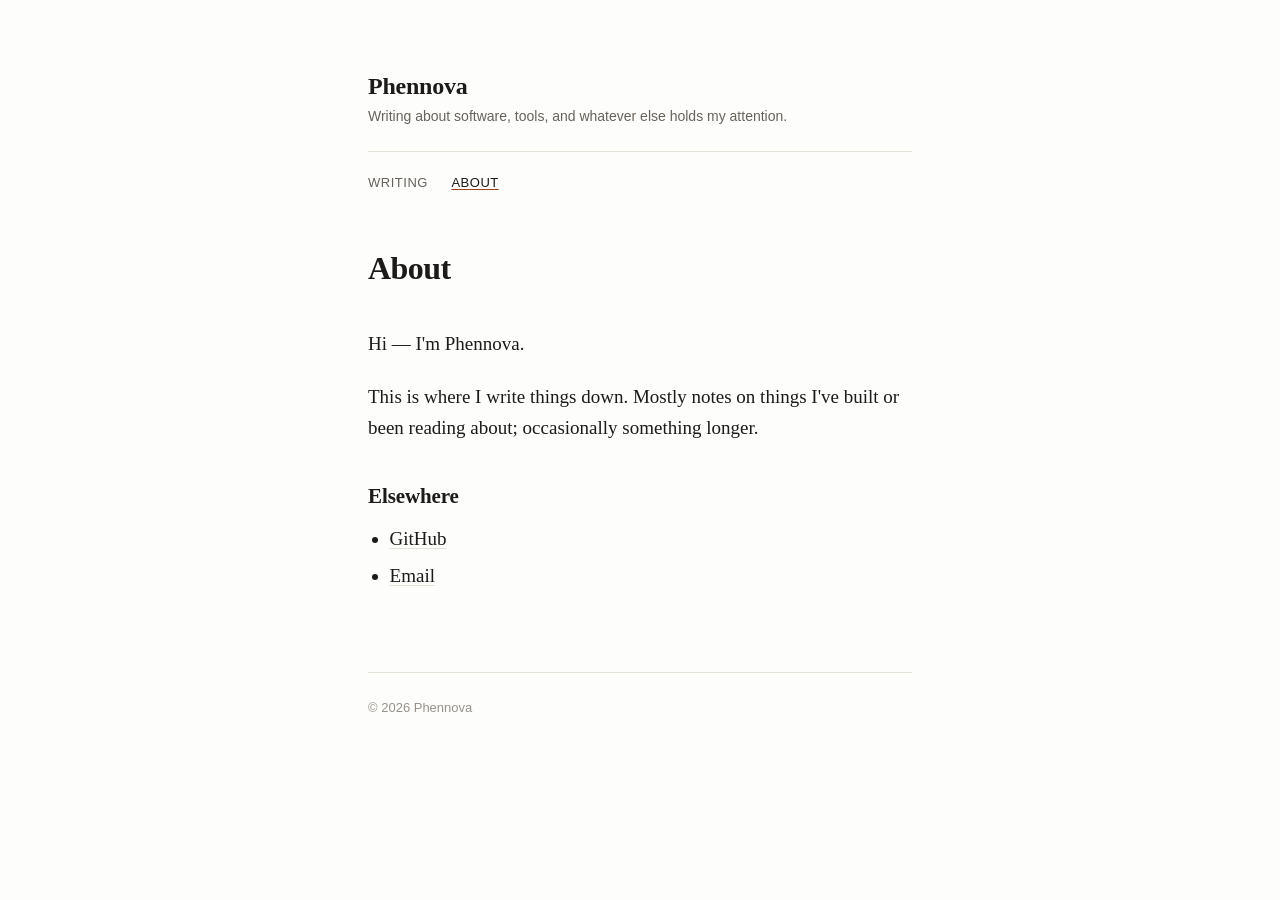
==== about.html @ f5bb3397 "Initial commit: minimal typographic blog Plain HTML/CSS static site for GitHub Pages. No build step." ====
<!doctype html>
<html lang="en">
<head>
  <meta charset="utf-8">
  <meta name="viewport" content="width=device-width, initial-scale=1">
  <title>About — Phennova</title>
  <meta name="description" content="About Phennova.">
  <link rel="stylesheet" href="style.css">
  <link rel="icon" href="data:image/svg+xml,<svg xmlns='http://www.w3.org/2000/svg' viewBox='0 0 16 16'><text y='13' font-size='14'>✎</text></svg>">
</head>
<body>
  <div class="wrap">

    <header class="masthead">
      <h1><a href="index.html">Phennova</a></h1>
      <p class="tagline">Writing about software, tools, and whatever else holds my attention.</p>
      <nav>
        <a href="index.html">Writing</a>
        <a href="about.html" aria-current="page">About</a>
      </nav>
    </header>

    <main>
      <article>
        <header>
          <h1>About</h1>
        </header>

        <p>
          Hi — I'm Phennova. <!-- Replace this with a sentence or two about yourself. -->
        </p>

        <p>
          This is where I write things down. Mostly notes on things I've built or
          been reading about; occasionally something longer.
        </p>

        <h2>Elsewhere</h2>
        <ul>
          <li><a href="https://github.com/Phennova">GitHub</a></li>
          <li><a href="mailto:saliascloak1@gmail.com">Email</a></li>
          <!-- Add or remove links as you like. -->
        </ul>
      </article>
    </main>

    <footer class="site-footer">
      <p>&copy; 2026 Phennova</p>
    </footer>

  </div>
</body>
</html>
---- style.css ----
/* ---------------------------------------------------------------
   Minimal typographic blog
   One stylesheet, no dependencies, no build step.
   Colours adapt automatically to the reader's light/dark setting.
   --------------------------------------------------------------- */

:root {
  color-scheme: light dark;

  --bg:         #fdfdfb;
  --bg-subtle:  #f4f2ec;
  --ink:        #1c1b19;
  --ink-muted:  #67635c;
  --ink-faint:  #97928a;
  --rule:       #e4e1d9;
  --accent:     #9c4221;

  --serif: "Iowan Old Style", "Palatino Linotype", Palatino, Charter, Georgia,
           "Times New Roman", serif;
  --sans:  -apple-system, BlinkMacSystemFont, "Segoe UI", Inter, Roboto,
           Helvetica, Arial, sans-serif;
  --mono:  "SF Mono", "Cascadia Mono", Consolas, "Liberation Mono", Menlo, monospace;

  /* Reading measure — roughly 65 characters at the body size. */
  --measure: 34rem;
}

@media (prefers-color-scheme: dark) {
  :root {
    --bg:         #15151a;
    --bg-subtle:  #1e1e25;
    --ink:        #e6e3dd;
    --ink-muted:  #a09b93;
    --ink-faint:  #726d66;
    --rule:       #2c2c34;
    --accent:     #e08f6b;
  }
}

*,
*::before,
*::after { box-sizing: border-box; }

html { -webkit-text-size-adjust: 100%; }

body {
  margin: 0;
  padding: 0 1.5rem;
  background: var(--bg);
  color: var(--ink);
  font-family: var(--serif);
  font-size: 1.1875rem;   /* 19px */
  line-height: 1.65;
  font-kerning: normal;
  text-rendering: optimizeLegibility;
  -webkit-font-smoothing: antialiased;
}

.wrap {
  max-width: var(--measure);
  margin: 0 auto;
  padding: 4.5rem 0 6rem;
}

/* --- Links ------------------------------------------------------ */

a {
  color: inherit;
  text-decoration: underline;
  text-decoration-thickness: 1px;
  text-underline-offset: 0.18em;
  text-decoration-color: var(--rule);
  transition: color 0.12s ease, text-decoration-color 0.12s ease;
}

a:hover {
  color: var(--accent);
  text-decoration-color: var(--accent);
}

a:focus-visible {
  outline: 2px solid var(--accent);
  outline-offset: 3px;
  border-radius: 2px;
}

/* --- Masthead --------------------------------------------------- */

.masthead { margin-bottom: 3.5rem; }

.masthead h1 {
  font-size: 1.5rem;
  font-weight: 600;
  letter-spacing: -0.01em;
  margin: 0 0 0.35rem;
  line-height: 1.2;
}

.masthead h1 a { text-decoration: none; }
.masthead h1 a:hover { color: var(--accent); }

.tagline {
  font-family: var(--sans);
  font-size: 0.875rem;
  color: var(--ink-muted);
  margin: 0 0 1.5rem;
  line-height: 1.5;
}

nav {
  font-family: var(--sans);
  font-size: 0.8125rem;
  letter-spacing: 0.04em;
  text-transform: uppercase;
  padding-top: 1.25rem;
  border-top: 1px solid var(--rule);
}

nav a {
  margin-right: 1.25rem;
  text-decoration: none;
  color: var(--ink-muted);
}

nav a:hover,
nav a[aria-current="page"] { color: var(--ink); }
nav a[aria-current="page"] { text-decoration: underline; text-decoration-color: var(--accent); }

/* --- Post list (index) ------------------------------------------ */

.posts {
  list-style: none;
  margin: 0;
  padding: 0;
}

.posts > li {
  padding: 0 0 2.25rem;
  margin: 0 0 2.25rem;
  border-bottom: 1px solid var(--rule);
}

.posts > li:last-child {
  border-bottom: 0;
  margin-bottom: 0;
  padding-bottom: 0;
}

.posts h2 {
  font-size: 1.3125rem;
  font-weight: 600;
  letter-spacing: -0.005em;
  line-height: 1.3;
  margin: 0.25rem 0 0.5rem;
}

.posts h2 a { text-decoration: none; }

.posts p {
  margin: 0;
  color: var(--ink-muted);
  font-size: 1.0625rem;
}

time {
  display: block;
  font-family: var(--sans);
  font-size: 0.75rem;
  letter-spacing: 0.06em;
  text-transform: uppercase;
  color: var(--ink-faint);
}

/* --- Article ---------------------------------------------------- */

article header { margin-bottom: 2.5rem; }

article h1 {
  font-size: 2rem;
  font-weight: 600;
  letter-spacing: -0.018em;
  line-height: 1.18;
  margin: 0.5rem 0 0;
  text-wrap: balance;
}

article h2 {
  font-size: 1.3125rem;
  font-weight: 600;
  letter-spacing: -0.005em;
  line-height: 1.3;
  margin: 2.5rem 0 0.75rem;
}

article h3 {
  font-size: 1.125rem;
  font-weight: 600;
  margin: 2rem 0 0.5rem;
}

p { margin: 0 0 1.35rem; }

article > p:first-of-type { margin-top: 0; }

ul, ol { padding-left: 1.35rem; margin: 0 0 1.35rem; }
li { margin-bottom: 0.4rem; }

blockquote {
  margin: 2rem 0;
  padding-left: 1.25rem;
  border-left: 2px solid var(--rule);
  color: var(--ink-muted);
  font-style: italic;
}

blockquote p:last-child { margin-bottom: 0; }

hr {
  border: 0;
  border-top: 1px solid var(--rule);
  margin: 3rem 0;
}

img, video {
  max-width: 100%;
  height: auto;
  display: block;
  border-radius: 3px;
}

figure { margin: 2rem 0; }

figcaption {
  font-family: var(--sans);
  font-size: 0.8125rem;
  color: var(--ink-faint);
  margin-top: 0.6rem;
  line-height: 1.5;
}

/* --- Code ------------------------------------------------------- */

code {
  font-family: var(--mono);
  font-size: 0.86em;
  background: var(--bg-subtle);
  padding: 0.15em 0.35em;
  border-radius: 3px;
}

pre {
  background: var(--bg-subtle);
  border: 1px solid var(--rule);
  border-radius: 4px;
  padding: 1rem 1.1rem;
  overflow-x: auto;
  margin: 0 0 1.35rem;
  line-height: 1.55;
}

pre code {
  background: none;
  padding: 0;
  font-size: 0.8125rem;
}

/* Tables scroll on their own so the page never does. */
.table-scroll { overflow-x: auto; margin: 0 0 1.35rem; }

table { border-collapse: collapse; width: 100%; font-size: 0.9375rem; }
th, td { text-align: left; padding: 0.5rem 0.75rem; border-bottom: 1px solid var(--rule); }
th { font-family: var(--sans); font-size: 0.8125rem; text-transform: uppercase; letter-spacing: 0.04em; color: var(--ink-muted); }

/* --- Footer ----------------------------------------------------- */

.post-footer {
  margin-top: 4rem;
  padding-top: 1.5rem;
  border-top: 1px solid var(--rule);
  font-family: var(--sans);
  font-size: 0.8125rem;
  color: var(--ink-muted);
}

.post-footer a { text-decoration: none; }

.site-footer {
  margin-top: 5rem;
  padding-top: 1.5rem;
  border-top: 1px solid var(--rule);
  font-family: var(--sans);
  font-size: 0.8125rem;
  color: var(--ink-faint);
}

/* --- Small screens ---------------------------------------------- */

@media (max-width: 34rem) {
  body { font-size: 1.125rem; padding: 0 1.25rem; }
  .wrap { padding: 3rem 0 4rem; }
  article h1 { font-size: 1.625rem; }
}
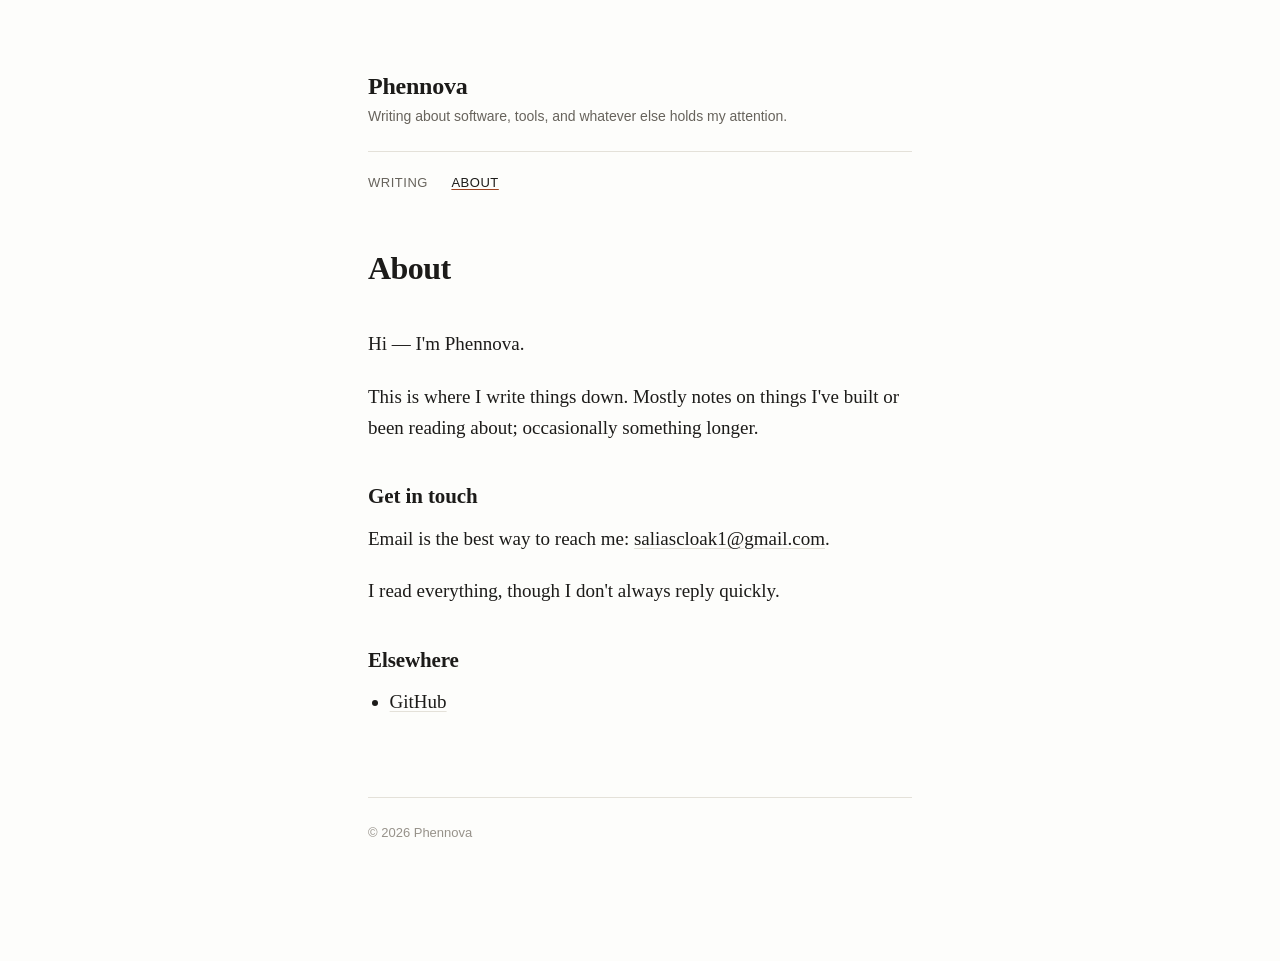
==== commit cedcf06f: "Add contact section with obfuscated email address" ====
--- a/about.html
+++ b/about.html
@@ -35,10 +35,22 @@
           been reading about; occasionally something longer.
         </p>
 
+        <h2>Get in touch</h2>
+
+        <p>
+          Email is the best way to reach me:
+          <!-- The address is assembled by the script at the bottom of this page
+               so it isn't sitting in the HTML as plain text for scrapers. -->
+          <a id="email" href="#" data-user="saliascloak1" data-domain="gmail.com">saliascloak1 at gmail dot com</a>.
+        </p>
+
+        <p>
+          I read everything, though I don't always reply quickly.
+        </p>
+
         <h2>Elsewhere</h2>
         <ul>
           <li><a href="https://github.com/Phennova">GitHub</a></li>
-          <li><a href="mailto:saliascloak1@gmail.com">Email</a></li>
           <!-- Add or remove links as you like. -->
         </ul>
       </article>
@@ -49,5 +61,18 @@
     </footer>
 
   </div>
+
+  <script>
+    // Reassemble the email address at runtime and make it clickable.
+    // Without JS the link still reads "name at domain dot com", which a person
+    // can act on but a naive address-harvesting regex won't match.
+    (function () {
+      var el = document.getElementById('email');
+      if (!el) return;
+      var address = el.dataset.user + String.fromCharCode(64) + el.dataset.domain;
+      el.href = 'mailto:' + address;
+      el.textContent = address;
+    })();
+  </script>
 </body>
 </html>
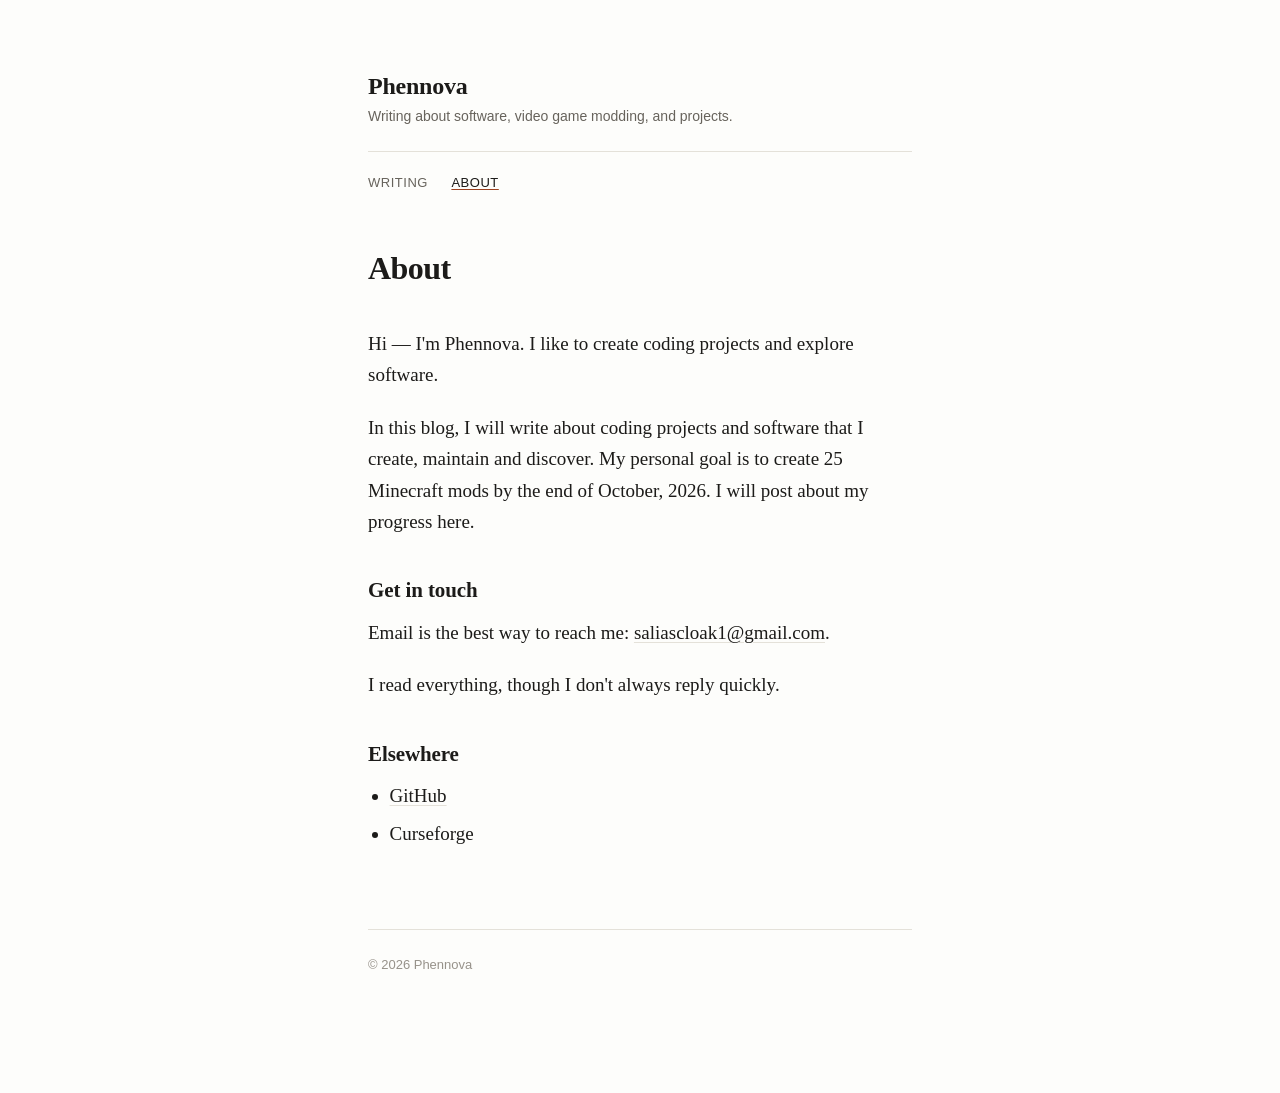
==== commit d8408151: "Post: Team Cards" ====
--- a/about.html
+++ b/about.html
@@ -13,7 +13,7 @@
 
     <header class="masthead">
       <h1><a href="index.html">Phennova</a></h1>
-      <p class="tagline">Writing about software, tools, and whatever else holds my attention.</p>
+      <p class="tagline">Writing about software, video game modding, and projects.</p>
       <nav>
         <a href="index.html">Writing</a>
         <a href="about.html" aria-current="page">About</a>
@@ -27,12 +27,12 @@
         </header>
 
         <p>
-          Hi — I'm Phennova. <!-- Replace this with a sentence or two about yourself. -->
+          Hi — I'm Phennova. I like to create coding projects and explore software. 
         </p>
 
         <p>
-          This is where I write things down. Mostly notes on things I've built or
-          been reading about; occasionally something longer.
+          In this blog, I will write about coding projects and software that I create, maintain and discover.
+          My personal goal is to create 25 Minecraft mods by the end of October, 2026. I will post about my progress here.
         </p>
 
         <h2>Get in touch</h2>
@@ -51,6 +51,7 @@
         <h2>Elsewhere</h2>
         <ul>
           <li><a href="https://github.com/Phennova">GitHub</a></li>
+          <li><a href="https://www.curseforge.com/members/phennova/projects"></a>Curseforge</li>
           <!-- Add or remove links as you like. -->
         </ul>
       </article>
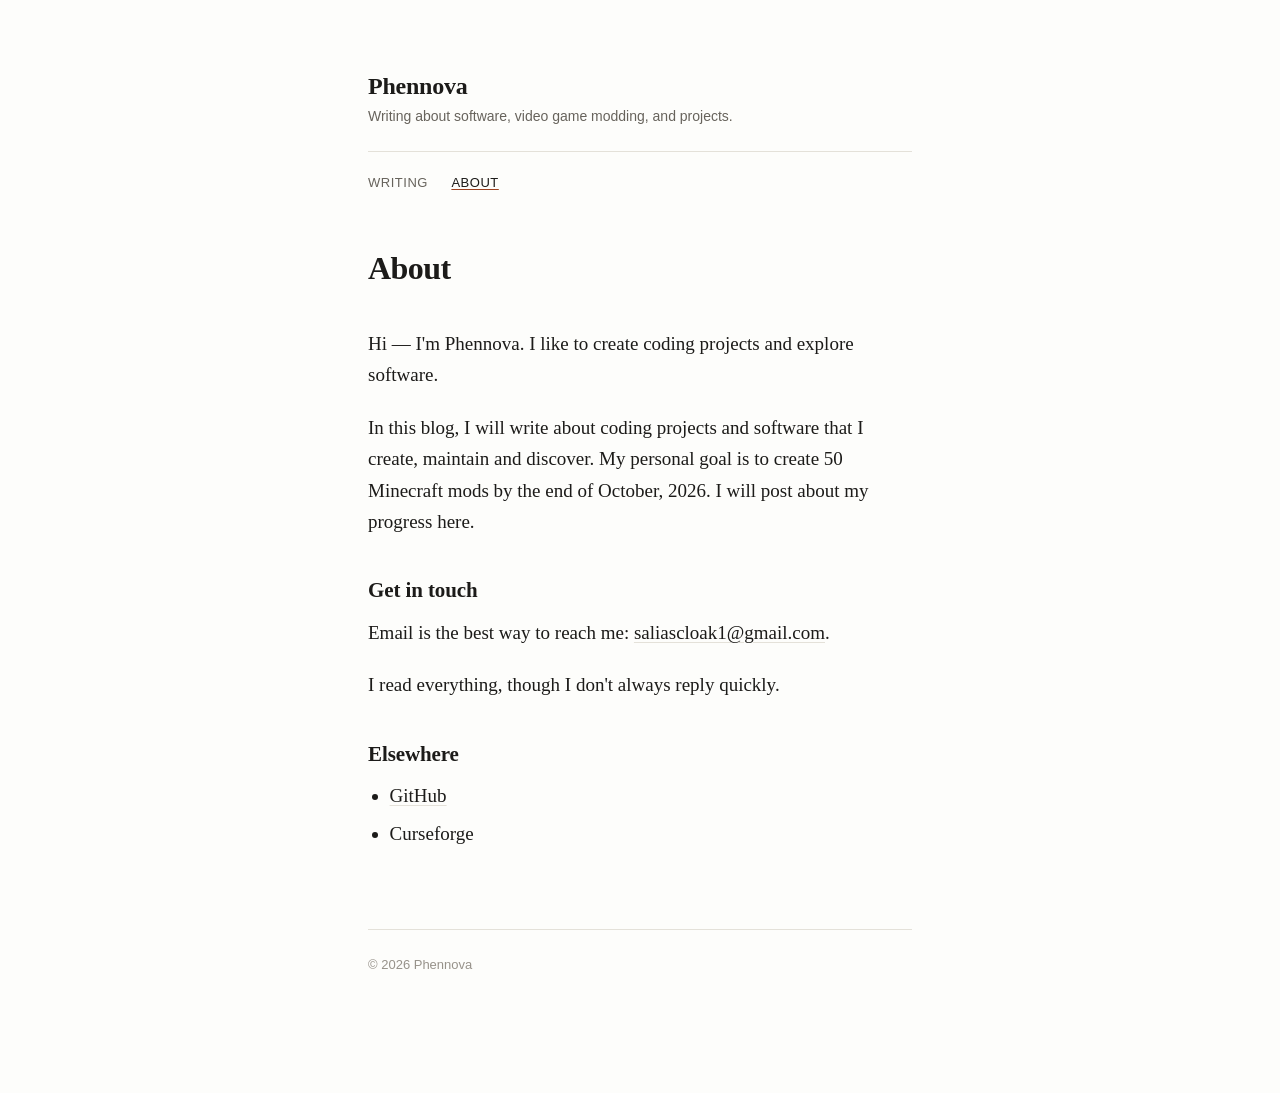
==== commit a86089ca: "Post: Envenom" ====
--- a/about.html
+++ b/about.html
@@ -32,7 +32,7 @@
 
         <p>
           In this blog, I will write about coding projects and software that I create, maintain and discover.
-          My personal goal is to create 25 Minecraft mods by the end of October, 2026. I will post about my progress here.
+          My personal goal is to create 50 Minecraft mods by the end of October, 2026. I will post about my progress here.
         </p>
 
         <h2>Get in touch</h2>
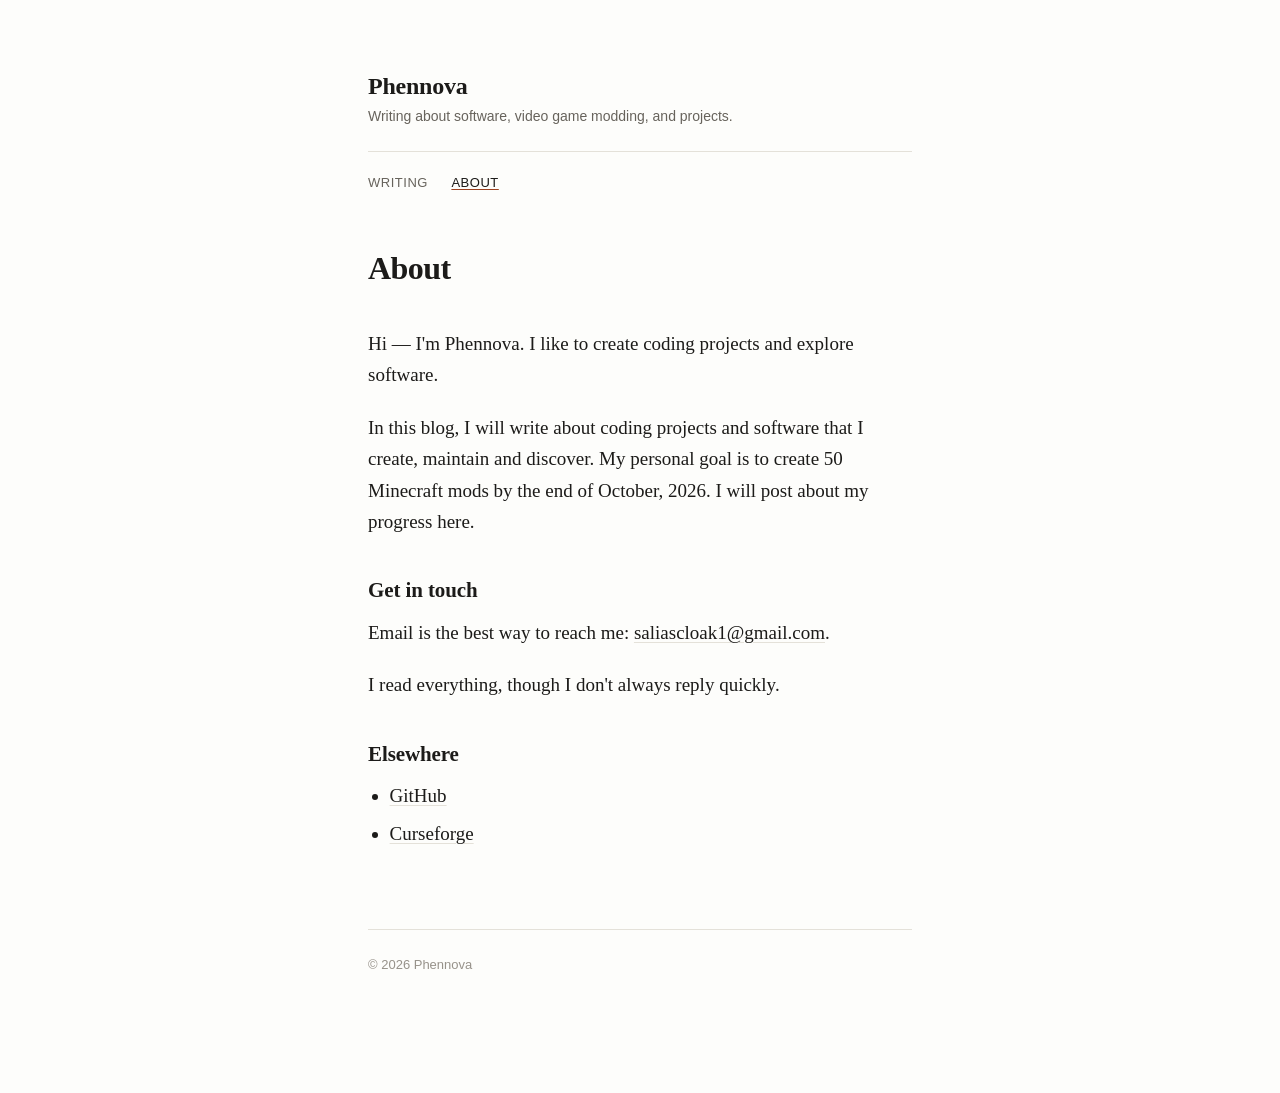
==== commit 86b71f97: "url fix" ====
--- a/about.html
+++ b/about.html
@@ -51,7 +51,7 @@
         <h2>Elsewhere</h2>
         <ul>
           <li><a href="https://github.com/Phennova">GitHub</a></li>
-          <li><a href="https://www.curseforge.com/members/phennova/projects"></a>Curseforge</li>
+          <li><a href="https://www.curseforge.com/members/phennova/projects">Curseforge</a></li>
           <!-- Add or remove links as you like. -->
         </ul>
       </article>
